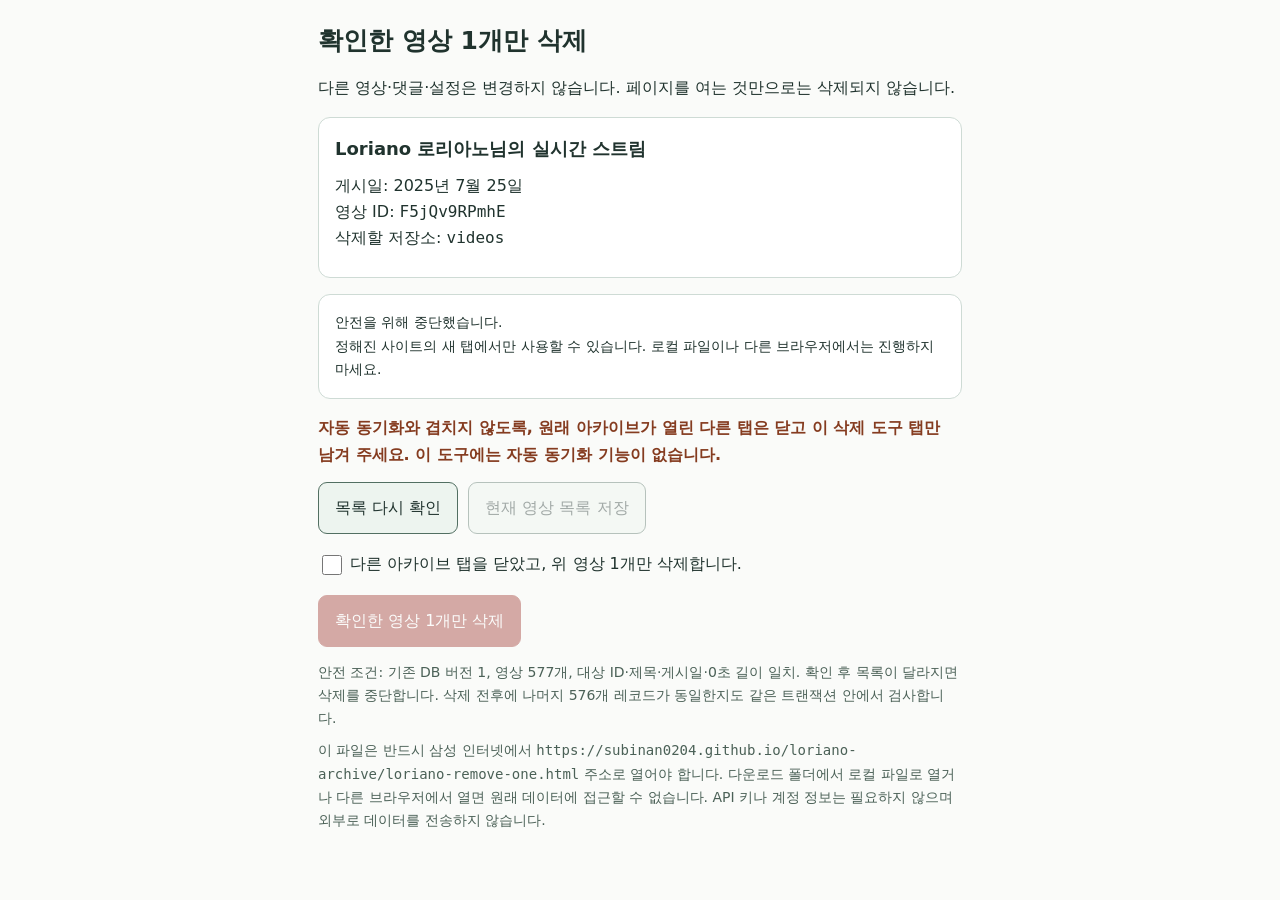
==== loriano-remove-one.html @ cfc0322c "Add files via upload" ====
<!doctype html>
<html lang="ko">
<head>
<meta charset="utf-8">
<meta name="viewport" content="width=device-width, initial-scale=1">
<meta name="robots" content="noindex,nofollow">
<title>LORIANO · 확인한 영상 1개만 삭제</title>
<style>
*{box-sizing:border-box}body{font:16px/1.65 system-ui,sans-serif;max-width:680px;margin:24px auto;padding:0 18px;color:#20332e;background:#fafbf9}h1{font-size:25px;line-height:1.35}section,pre{background:white;border:1px solid #cedbd5;border-radius:12px;padding:16px;margin:16px 0}h2{font-size:18px;margin:0 0 8px}p{margin:9px 0}button,a.action{font:inherit;padding:12px 16px;border:1px solid #526f62;border-radius:9px;color:#20332e;background:#edf4ef;margin:5px 5px 5px 0;display:inline-block;text-decoration:none}button:disabled{opacity:.4}button.danger{background:#9c3029;color:white;border-color:#9c3029}pre{white-space:pre-wrap;overflow-wrap:anywhere;font:14px/1.7 system-ui,sans-serif}.warn{color:#853c20;font-weight:600}.small{font-size:14px;color:#4b6157}label{display:block;padding:12px 0}input{width:20px;height:20px;vertical-align:middle;margin-right:8px}a{color:#235d51}code{overflow-wrap:anywhere}#receipt{display:none}
</style>
</head>
<body>
<h1>확인한 영상 1개만 삭제</h1>
<p>다른 영상·댓글·설정은 변경하지 않습니다. 페이지를 여는 것만으로는 삭제되지 않습니다.</p>
<section>
<h2>Loriano 로리아노님의 실시간 스트림</h2>
<p>게시일: 2025년 7월 25일<br>영상 ID: <code>F5jQv9RPmhE</code><br>삭제할 저장소: <code>videos</code></p>
</section>
<pre id="status" role="status" aria-live="polite">기존 저장소를 읽기 전용으로 확인하고 있습니다…</pre>
<p class="warn">자동 동기화와 겹치지 않도록, 원래 아카이브가 열린 다른 탭은 닫고 이 삭제 도구 탭만 남겨 주세요. 이 도구에는 자동 동기화 기능이 없습니다.</p>
<button id="refresh" type="button">목록 다시 확인</button>
<button id="backup" type="button" disabled>현재 영상 목록 저장</button>
<label><input id="quiet" type="checkbox">다른 아카이브 탭을 닫았고, 위 영상 1개만 삭제합니다.</label>
<button id="remove" type="button" class="danger" disabled>확인한 영상 1개만 삭제</button>
<p class="small">안전 조건: 기존 DB 버전 1, 영상 577개, 대상 ID·제목·게시일·0초 길이 일치. 확인 후 목록이 달라지면 삭제를 중단합니다. 삭제 전후에 나머지 576개 레코드가 동일한지도 같은 트랜잭션 안에서 검사합니다.</p>
<a id="receipt" class="action" download="loriano-one-delete-receipt.json">삭제 검증 결과 저장</a>
<p class="small">이 파일은 반드시 삼성 인터넷에서 <code>https://subinan0204.github.io/loriano-archive/loriano-remove-one.html</code> 주소로 열어야 합니다. 다운로드 폴더에서 로컬 파일로 열거나 다른 브라우저에서 열면 원래 데이터에 접근할 수 없습니다. API 키나 계정 정보는 필요하지 않으며 외부로 데이터를 전송하지 않습니다.</p>
<script>
(()=>{
'use strict';
const SPEC=Object.freeze({origin:'https://subinan0204.github.io',path:'/loriano-archive/loriano-remove-one.html',database:'loriano-archive-v1',version:1,store:'videos',id:'F5jQv9RPmhE',title:'Loriano 로리아노님의 실시간 스트림',publishedAt:'2025-07-25T08:40:58Z',expectedCount:577});
const $=id=>document.getElementById(id);
let db=null,snapshot=null,busy=false,backupURL=null,receiptURL=null;
function setStatus(text){$('status').textContent=text;}
function updateButtons(){const ready=!!snapshot&&!busy;$('remove').disabled=!ready||!$('quiet').checked;$('backup').disabled=!ready;$('refresh').disabled=busy;}
function errorText(e){return String(e?.message||e);}
function assertTarget(row){if(!row||row.id!==SPEC.id||row.title!==SPEC.title||row.publishedAt!==SPEC.publishedAt||row.duration!==0||row.description!==''||row.sample!==false)throw new Error('확인한 삭제 대상의 정보와 다릅니다. 삭제하지 않았습니다.');}
function serialize(keys,rows){
 const active=new WeakSet();
 function encode(value){
  if(value===null)return ['null'];const type=typeof value;
  if(type==='string'||type==='boolean')return [type,value];
  if(type==='number'){if(!Number.isFinite(value))throw new Error('JSON 영상 형식이 아닌 숫자가 있습니다.');return ['number',Object.is(value,-0)?'-0':value];}
  if(type!=='object')throw new Error('지원하지 않는 영상 값 형식입니다: '+type);
  if(active.has(value))throw new Error('순환 참조가 있어 안전하게 비교할 수 없습니다.');
  active.add(value);let encoded;
  if(Array.isArray(value)){if(Object.keys(value).length!==value.length)throw new Error('비표준 배열은 처리하지 않습니다.');encoded=['array',Array.from(value,encode)];}
  else{const proto=Object.getPrototypeOf(value);if(proto!==Object.prototype&&proto!==null)throw new Error('JSON 객체가 아닌 영상 값은 처리하지 않습니다.');const names=Object.keys(value).sort();if(Reflect.ownKeys(value).length!==names.length)throw new Error('숨은 속성이 있는 영상 값은 처리하지 않습니다.');encoded=['object',names.map(name=>[name,encode(value[name])])];}
  active.delete(value);return encoded;
 }
 return JSON.stringify(rows.map((row,i)=>encode([keys[i],row])));
}
function checkSchema(database){if(database.name!==SPEC.database||database.version!==SPEC.version)throw new Error('예상한 DB 이름/버전이 아닙니다. 삭제하지 않습니다.');for(const name of ['videos','comments','meta'])if(!Array.from(database.objectStoreNames).includes(name))throw new Error('예상한 저장소 구조가 아닙니다. 삭제하지 않습니다.');}
async function openExisting(){
 if(location.origin!==SPEC.origin||location.pathname!==SPEC.path||window.top!==window.self)throw new Error('정해진 사이트의 새 탭에서만 사용할 수 있습니다. 로컬 파일이나 다른 브라우저에서는 진행하지 마세요.');
 if(typeof indexedDB.databases!=='function')throw new Error('이 브라우저에서는 기존 DB 목록을 확인할 수 없어 중단했습니다.');
 const list=await indexedDB.databases();if(!list.some(item=>item.name===SPEC.database))throw new Error('이 브라우저에 아카이브 DB가 없습니다. 새 DB는 만들지 않았습니다. 영상 577개를 확인했던 삼성 인터넷에서 여세요.');
 return new Promise((resolve,reject)=>{
  let finished=false;const timer=setTimeout(()=>fail(new Error('기존 DB 열기 시간 초과')),10000);
  function fail(e){if(!finished){finished=true;clearTimeout(timer);reject(e);}}
  const req=indexedDB.open(SPEC.database);
  req.onupgradeneeded=()=>{req.transaction.abort();fail(new Error('기존 DB가 없어 생성/업그레이드를 중단했습니다.'));};
  req.onerror=()=>fail(req.error||new Error('DB 열기 실패'));req.onblocked=()=>fail(new Error('DB 열기가 차단되었습니다.'));
  req.onsuccess=()=>{const opened=req.result;if(finished){opened.close();return;}try{checkSchema(opened);}catch(e){opened.close();fail(e);return;}finished=true;clearTimeout(timer);opened.onversionchange=()=>{opened.close();db=null;snapshot=null;setStatus('다른 탭에서 DB 버전이 변경되어 연결을 닫았습니다. 삭제하지 않습니다.');updateButtons();};resolve(opened);};
 });
}
function readSnapshot(database){
 checkSchema(database);
 return new Promise((resolve,reject)=>{
  const tx=database.transaction(['videos','comments','meta'],'readonly');const store=tx.objectStore('videos');
  if(store.keyPath!=='id'||store.autoIncrement){tx.abort();reject(new Error('영상 기본 키 구조가 예상과 다릅니다.'));return;}
  const result={keys:[],rows:[],commentsCount:null,metaCount:null,resumePresent:false};
  const a=store.getAllKeys(),b=store.getAll(),c=tx.objectStore('comments').count(),d=tx.objectStore('meta').count(),e=tx.objectStore('meta').get('state');
  a.onsuccess=()=>{result.keys=a.result;};b.onsuccess=()=>{result.rows=b.result;};c.onsuccess=()=>{result.commentsCount=c.result;};d.onsuccess=()=>{result.metaCount=d.result;};e.onsuccess=()=>{result.resumePresent=!!e.result?.value?.resume;};
  tx.onabort=()=>reject(tx.error||new Error('읽기 전용 확인이 중단되었습니다.'));tx.onerror=()=>{};
  tx.oncomplete=()=>resolve(result);
 });
}
function validateSnapshot(data){
 if(data.rows.length!==SPEC.expectedCount||data.keys.length!==SPEC.expectedCount)throw new Error('현재 영상 수가 '+data.rows.length+'개입니다. 예상한 577개와 달라 삭제를 막았습니다.');
 const index=data.keys.findIndex(key=>key===SPEC.id);if(index<0)throw new Error('대상 영상 ID가 없습니다. 삭제하지 않았습니다.');
 assertTarget(data.rows[index]);if(data.resumePresent)throw new Error('원래 앱에 진행/중단된 수집 상태가 남아 있습니다. 자동 재추가 위험이 있어 삭제하지 않습니다. 기존 동기화 상태 확인이 필요합니다.');
}
function removeExactlyOne(database,expected){
 checkSchema(database);validateSnapshot(expected);
 return new Promise((resolve,reject)=>{
  const tx=database.transaction(['videos'],'readwrite');const store=tx.objectStore('videos');let failure=null,beforeRows,beforeKeys,afterRows,afterKeys,deletedRow,verified=false;
  function abort(message){failure=new Error(message);try{tx.abort();}catch{};}
  function protect(action){return()=>{try{action();}catch(e){abort('검증 중 오류가 발생하여 삭제 트랜잭션을 취소했습니다: '+errorText(e));}};}
  tx.onabort=()=>reject(failure||tx.error||new Error('삭제가 취소되어 변경을 반영하지 않았습니다.'));
  tx.onerror=()=>{};
  tx.oncomplete=()=>{if(!verified){reject(new Error('검증 완료 상태를 확인하지 못했습니다. 추가 작업을 하지 마세요.'));return;}resolve({format:'loriano-single-delete-v1',completedAt:new Date().toISOString(),origin:SPEC.origin,database:SPEC.database,store:SPEC.store,deletedKey:SPEC.id,deletedRecord:deletedRow,beforeCount:beforeRows.length,afterCount:afterRows.length,otherVideosUnchanged:true,writeScope:['videos'],deleteOperations:1,commentsAndMetaWritten:false});};
  if(store.keyPath!=='id'||store.autoIncrement){abort('기본 키 구조가 달라 삭제하지 않았습니다.');return;}
  function beforeReady(){
   if(!beforeRows||!beforeKeys)return;
   if(beforeRows.length!==SPEC.expectedCount||beforeKeys.length!==SPEC.expectedCount){abort('영상 수가 바뀌어 삭제를 취소했습니다.');return;}
   if(serialize(beforeKeys,beforeRows)!==serialize(expected.keys,expected.rows)){abort('확인 후 영상 목록이 변경되어 삭제를 취소했습니다. 목록 다시 확인을 눌러 주세요.');return;}
   const index=beforeKeys.findIndex(key=>key===SPEC.id);if(index<0){abort('대상 키가 없어 삭제를 취소했습니다.');return;}
   try{assertTarget(beforeRows[index]);}catch(e){abort(errorText(e));return;}
   deletedRow=beforeRows[index];
   const deletion=store.delete(SPEC.id);
   deletion.onsuccess=protect(()=>{
    const keys=store.getAllKeys(),rows=store.getAll();
    keys.onsuccess=protect(()=>{afterKeys=keys.result;afterReady();});rows.onsuccess=protect(()=>{afterRows=rows.result;afterReady();});
   });
  }
  function afterReady(){
   if(!afterRows||!afterKeys)return;
   const expectedKeys=[],expectedRows=[];for(let i=0;i<beforeKeys.length;i++)if(beforeKeys[i]!==SPEC.id){expectedKeys.push(beforeKeys[i]);expectedRows.push(beforeRows[i]);}
   if(afterRows.length!==SPEC.expectedCount-1||afterKeys.length!==SPEC.expectedCount-1||afterKeys.includes(SPEC.id)||serialize(afterKeys,afterRows)!==serialize(expectedKeys,expectedRows)){abort('다른 레코드 보존 검증에 실패해 트랜잭션 전체를 취소했습니다.');return;}
   verified=true;
  }
  const keys=store.getAllKeys(),rows=store.getAll();keys.onsuccess=protect(()=>{beforeKeys=keys.result;beforeReady();});rows.onsuccess=protect(()=>{beforeRows=rows.result;beforeReady();});
 });
}
function jsonDownload(value,name){const url=URL.createObjectURL(new Blob([JSON.stringify(value,null,2)],{type:'application/json;charset=utf-8'}));const link=document.createElement('a');link.href=url;link.download=name;document.body.append(link);link.click();link.remove();return url;}
async function refresh(){
 if(busy)return;busy=true;snapshot=null;updateButtons();setStatus('기존 저장소를 읽기 전용으로 확인하고 있습니다…');
 try{
  if(!db)db=await openExisting();const current=await readSnapshot(db);
  const target=current.rows.find(row=>row.id===SPEC.id);
  if(!target){setStatus('현재 영상 '+current.rows.length+'개\n대상 영상 ID가 없습니다. 이 도구는 아무것도 삭제하지 않았습니다.');return;}
  validateSnapshot(current);snapshot=current;
  setStatus('읽기 전용 확인 완료\n현재 영상: '+current.rows.length+'개\n삭제 대상: '+SPEC.title+'\n영상 ID: '+SPEC.id+'\n삭제 후 예상: 576개\n보관 댓글: '+current.commentsCount+'개 (변경 안 함)\n메타 기록: '+current.metaCount+'개 (변경 안 함)\n\n아직 삭제하지 않았습니다. 아래 확인란과 빨간 버튼을 눌러야 삭제됩니다.');
 }catch(e){setStatus('안전을 위해 중단했습니다.\n'+errorText(e));}
 finally{busy=false;updateButtons();}
}
$('refresh').onclick=refresh;$('quiet').onchange=updateButtons;
$('backup').onclick=()=>{if(!snapshot||busy)return;if(backupURL)URL.revokeObjectURL(backupURL);backupURL=jsonDownload(snapshot.rows,'loriano-videos-before-one-delete.json');};
$('remove').onclick=async()=>{
 if(busy||!snapshot||!$('quiet').checked)return;
 if(!confirm('다음 영상 1개만 삭제할까요?\n\n'+SPEC.title+'\nID: '+SPEC.id+'\n\n영상 577개 → 576개\n다른 영상·댓글·설정은 변경하지 않습니다.'))return;
 busy=true;updateButtons();setStatus('대상 1개만 삭제하고 나머지 레코드가 동일한지 검사 중입니다…');
 let result;
 try{result=await removeExactlyOne(db,snapshot);}
 catch(e){snapshot=null;setStatus('삭제 절차가 완료되지 않았습니다.\n'+errorText(e)+'\n목록 다시 확인으로 현재 상태를 확인하세요.');busy=false;updateButtons();return;}
 snapshot=null;
 const committedMessage='삭제 완료\n영상: '+result.beforeCount+'개 → '+result.afterCount+'개\n삭제한 ID: '+result.deletedKey+'\n다른 576개 영상: 삭제 전후 레코드 일치 확인\n댓글·메타·설정: 이 도구의 변경 없음\n\n이 결과 화면이나 아래 검증 결과 파일을 대화에 보내 주세요.';
 setStatus(committedMessage);
 try{
  if(receiptURL)URL.revokeObjectURL(receiptURL);receiptURL=URL.createObjectURL(new Blob([JSON.stringify(result,null,2)],{type:'application/json;charset=utf-8'}));$('receipt').href=receiptURL;$('receipt').style.display='inline-block';
 }catch(e){setStatus(committedMessage+'\n\n결과 파일 생성만 실패했습니다. 삭제 자체는 이미 완료되었습니다. 다시 삭제하지 마세요.');}
 finally{db.close();db=null;busy=false;updateButtons();}
};
refresh();
})();
</script>
</body>
</html>
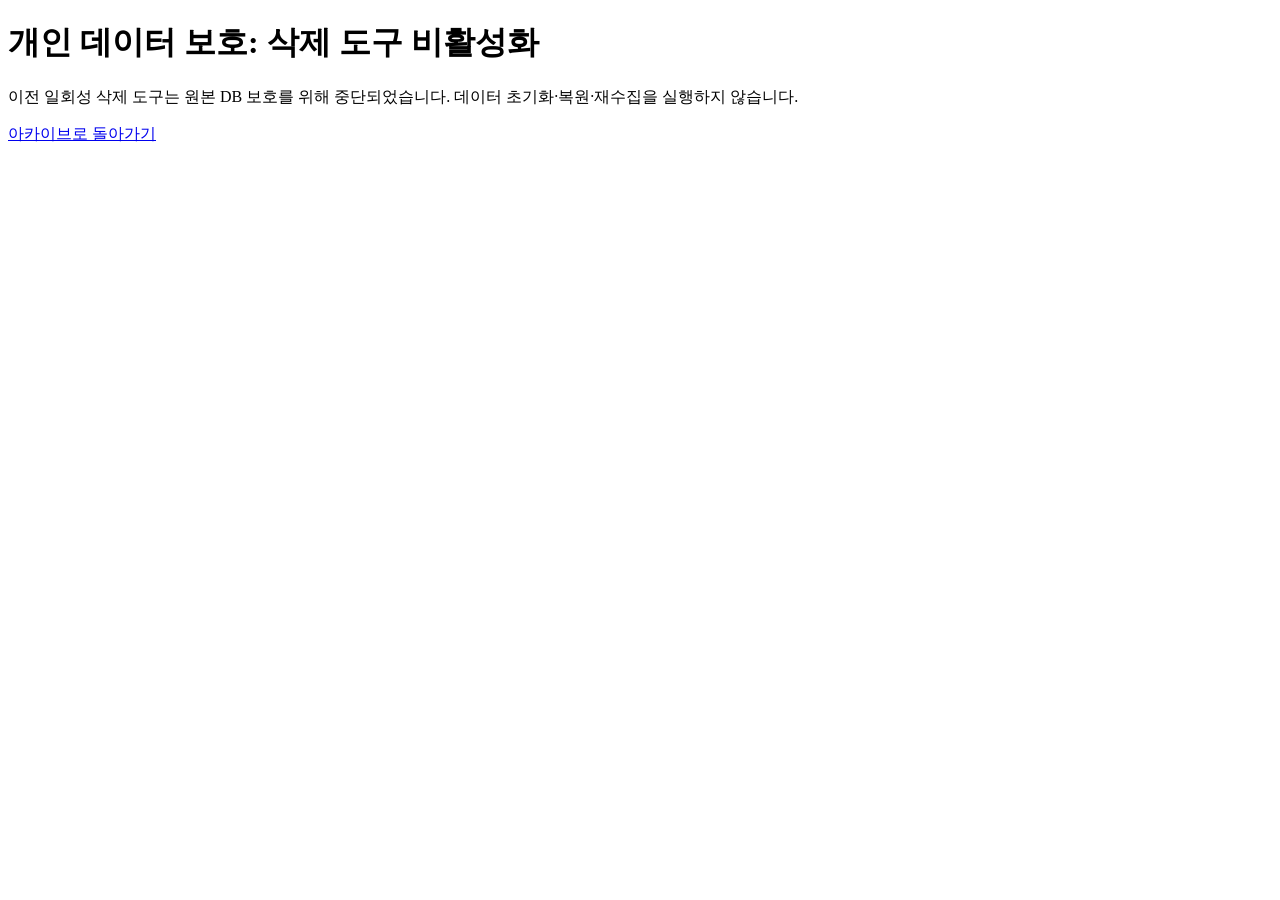
==== commit ce4b3546: "Ship data-safe archive and compact official YouTube player Preserve personal IndexedDB/LocalStorage;" ====
--- a/loriano-remove-one.html
+++ b/loriano-remove-one.html
@@ -1,149 +1 @@
-<!doctype html>
-<html lang="ko">
-<head>
-<meta charset="utf-8">
-<meta name="viewport" content="width=device-width, initial-scale=1">
-<meta name="robots" content="noindex,nofollow">
-<title>LORIANO · 확인한 영상 1개만 삭제</title>
-<style>
-*{box-sizing:border-box}body{font:16px/1.65 system-ui,sans-serif;max-width:680px;margin:24px auto;padding:0 18px;color:#20332e;background:#fafbf9}h1{font-size:25px;line-height:1.35}section,pre{background:white;border:1px solid #cedbd5;border-radius:12px;padding:16px;margin:16px 0}h2{font-size:18px;margin:0 0 8px}p{margin:9px 0}button,a.action{font:inherit;padding:12px 16px;border:1px solid #526f62;border-radius:9px;color:#20332e;background:#edf4ef;margin:5px 5px 5px 0;display:inline-block;text-decoration:none}button:disabled{opacity:.4}button.danger{background:#9c3029;color:white;border-color:#9c3029}pre{white-space:pre-wrap;overflow-wrap:anywhere;font:14px/1.7 system-ui,sans-serif}.warn{color:#853c20;font-weight:600}.small{font-size:14px;color:#4b6157}label{display:block;padding:12px 0}input{width:20px;height:20px;vertical-align:middle;margin-right:8px}a{color:#235d51}code{overflow-wrap:anywhere}#receipt{display:none}
-</style>
-</head>
-<body>
-<h1>확인한 영상 1개만 삭제</h1>
-<p>다른 영상·댓글·설정은 변경하지 않습니다. 페이지를 여는 것만으로는 삭제되지 않습니다.</p>
-<section>
-<h2>Loriano 로리아노님의 실시간 스트림</h2>
-<p>게시일: 2025년 7월 25일<br>영상 ID: <code>F5jQv9RPmhE</code><br>삭제할 저장소: <code>videos</code></p>
-</section>
-<pre id="status" role="status" aria-live="polite">기존 저장소를 읽기 전용으로 확인하고 있습니다…</pre>
-<p class="warn">자동 동기화와 겹치지 않도록, 원래 아카이브가 열린 다른 탭은 닫고 이 삭제 도구 탭만 남겨 주세요. 이 도구에는 자동 동기화 기능이 없습니다.</p>
-<button id="refresh" type="button">목록 다시 확인</button>
-<button id="backup" type="button" disabled>현재 영상 목록 저장</button>
-<label><input id="quiet" type="checkbox">다른 아카이브 탭을 닫았고, 위 영상 1개만 삭제합니다.</label>
-<button id="remove" type="button" class="danger" disabled>확인한 영상 1개만 삭제</button>
-<p class="small">안전 조건: 기존 DB 버전 1, 영상 577개, 대상 ID·제목·게시일·0초 길이 일치. 확인 후 목록이 달라지면 삭제를 중단합니다. 삭제 전후에 나머지 576개 레코드가 동일한지도 같은 트랜잭션 안에서 검사합니다.</p>
-<a id="receipt" class="action" download="loriano-one-delete-receipt.json">삭제 검증 결과 저장</a>
-<p class="small">이 파일은 반드시 삼성 인터넷에서 <code>https://subinan0204.github.io/loriano-archive/loriano-remove-one.html</code> 주소로 열어야 합니다. 다운로드 폴더에서 로컬 파일로 열거나 다른 브라우저에서 열면 원래 데이터에 접근할 수 없습니다. API 키나 계정 정보는 필요하지 않으며 외부로 데이터를 전송하지 않습니다.</p>
-<script>
-(()=>{
-'use strict';
-const SPEC=Object.freeze({origin:'https://subinan0204.github.io',path:'/loriano-archive/loriano-remove-one.html',database:'loriano-archive-v1',version:1,store:'videos',id:'F5jQv9RPmhE',title:'Loriano 로리아노님의 실시간 스트림',publishedAt:'2025-07-25T08:40:58Z',expectedCount:577});
-const $=id=>document.getElementById(id);
-let db=null,snapshot=null,busy=false,backupURL=null,receiptURL=null;
-function setStatus(text){$('status').textContent=text;}
-function updateButtons(){const ready=!!snapshot&&!busy;$('remove').disabled=!ready||!$('quiet').checked;$('backup').disabled=!ready;$('refresh').disabled=busy;}
-function errorText(e){return String(e?.message||e);}
-function assertTarget(row){if(!row||row.id!==SPEC.id||row.title!==SPEC.title||row.publishedAt!==SPEC.publishedAt||row.duration!==0||row.description!==''||row.sample!==false)throw new Error('확인한 삭제 대상의 정보와 다릅니다. 삭제하지 않았습니다.');}
-function serialize(keys,rows){
- const active=new WeakSet();
- function encode(value){
-  if(value===null)return ['null'];const type=typeof value;
-  if(type==='string'||type==='boolean')return [type,value];
-  if(type==='number'){if(!Number.isFinite(value))throw new Error('JSON 영상 형식이 아닌 숫자가 있습니다.');return ['number',Object.is(value,-0)?'-0':value];}
-  if(type!=='object')throw new Error('지원하지 않는 영상 값 형식입니다: '+type);
-  if(active.has(value))throw new Error('순환 참조가 있어 안전하게 비교할 수 없습니다.');
-  active.add(value);let encoded;
-  if(Array.isArray(value)){if(Object.keys(value).length!==value.length)throw new Error('비표준 배열은 처리하지 않습니다.');encoded=['array',Array.from(value,encode)];}
-  else{const proto=Object.getPrototypeOf(value);if(proto!==Object.prototype&&proto!==null)throw new Error('JSON 객체가 아닌 영상 값은 처리하지 않습니다.');const names=Object.keys(value).sort();if(Reflect.ownKeys(value).length!==names.length)throw new Error('숨은 속성이 있는 영상 값은 처리하지 않습니다.');encoded=['object',names.map(name=>[name,encode(value[name])])];}
-  active.delete(value);return encoded;
- }
- return JSON.stringify(rows.map((row,i)=>encode([keys[i],row])));
-}
-function checkSchema(database){if(database.name!==SPEC.database||database.version!==SPEC.version)throw new Error('예상한 DB 이름/버전이 아닙니다. 삭제하지 않습니다.');for(const name of ['videos','comments','meta'])if(!Array.from(database.objectStoreNames).includes(name))throw new Error('예상한 저장소 구조가 아닙니다. 삭제하지 않습니다.');}
-async function openExisting(){
- if(location.origin!==SPEC.origin||location.pathname!==SPEC.path||window.top!==window.self)throw new Error('정해진 사이트의 새 탭에서만 사용할 수 있습니다. 로컬 파일이나 다른 브라우저에서는 진행하지 마세요.');
- if(typeof indexedDB.databases!=='function')throw new Error('이 브라우저에서는 기존 DB 목록을 확인할 수 없어 중단했습니다.');
- const list=await indexedDB.databases();if(!list.some(item=>item.name===SPEC.database))throw new Error('이 브라우저에 아카이브 DB가 없습니다. 새 DB는 만들지 않았습니다. 영상 577개를 확인했던 삼성 인터넷에서 여세요.');
- return new Promise((resolve,reject)=>{
-  let finished=false;const timer=setTimeout(()=>fail(new Error('기존 DB 열기 시간 초과')),10000);
-  function fail(e){if(!finished){finished=true;clearTimeout(timer);reject(e);}}
-  const req=indexedDB.open(SPEC.database);
-  req.onupgradeneeded=()=>{req.transaction.abort();fail(new Error('기존 DB가 없어 생성/업그레이드를 중단했습니다.'));};
-  req.onerror=()=>fail(req.error||new Error('DB 열기 실패'));req.onblocked=()=>fail(new Error('DB 열기가 차단되었습니다.'));
-  req.onsuccess=()=>{const opened=req.result;if(finished){opened.close();return;}try{checkSchema(opened);}catch(e){opened.close();fail(e);return;}finished=true;clearTimeout(timer);opened.onversionchange=()=>{opened.close();db=null;snapshot=null;setStatus('다른 탭에서 DB 버전이 변경되어 연결을 닫았습니다. 삭제하지 않습니다.');updateButtons();};resolve(opened);};
- });
-}
-function readSnapshot(database){
- checkSchema(database);
- return new Promise((resolve,reject)=>{
-  const tx=database.transaction(['videos','comments','meta'],'readonly');const store=tx.objectStore('videos');
-  if(store.keyPath!=='id'||store.autoIncrement){tx.abort();reject(new Error('영상 기본 키 구조가 예상과 다릅니다.'));return;}
-  const result={keys:[],rows:[],commentsCount:null,metaCount:null,resumePresent:false};
-  const a=store.getAllKeys(),b=store.getAll(),c=tx.objectStore('comments').count(),d=tx.objectStore('meta').count(),e=tx.objectStore('meta').get('state');
-  a.onsuccess=()=>{result.keys=a.result;};b.onsuccess=()=>{result.rows=b.result;};c.onsuccess=()=>{result.commentsCount=c.result;};d.onsuccess=()=>{result.metaCount=d.result;};e.onsuccess=()=>{result.resumePresent=!!e.result?.value?.resume;};
-  tx.onabort=()=>reject(tx.error||new Error('읽기 전용 확인이 중단되었습니다.'));tx.onerror=()=>{};
-  tx.oncomplete=()=>resolve(result);
- });
-}
-function validateSnapshot(data){
- if(data.rows.length!==SPEC.expectedCount||data.keys.length!==SPEC.expectedCount)throw new Error('현재 영상 수가 '+data.rows.length+'개입니다. 예상한 577개와 달라 삭제를 막았습니다.');
- const index=data.keys.findIndex(key=>key===SPEC.id);if(index<0)throw new Error('대상 영상 ID가 없습니다. 삭제하지 않았습니다.');
- assertTarget(data.rows[index]);if(data.resumePresent)throw new Error('원래 앱에 진행/중단된 수집 상태가 남아 있습니다. 자동 재추가 위험이 있어 삭제하지 않습니다. 기존 동기화 상태 확인이 필요합니다.');
-}
-function removeExactlyOne(database,expected){
- checkSchema(database);validateSnapshot(expected);
- return new Promise((resolve,reject)=>{
-  const tx=database.transaction(['videos'],'readwrite');const store=tx.objectStore('videos');let failure=null,beforeRows,beforeKeys,afterRows,afterKeys,deletedRow,verified=false;
-  function abort(message){failure=new Error(message);try{tx.abort();}catch{};}
-  function protect(action){return()=>{try{action();}catch(e){abort('검증 중 오류가 발생하여 삭제 트랜잭션을 취소했습니다: '+errorText(e));}};}
-  tx.onabort=()=>reject(failure||tx.error||new Error('삭제가 취소되어 변경을 반영하지 않았습니다.'));
-  tx.onerror=()=>{};
-  tx.oncomplete=()=>{if(!verified){reject(new Error('검증 완료 상태를 확인하지 못했습니다. 추가 작업을 하지 마세요.'));return;}resolve({format:'loriano-single-delete-v1',completedAt:new Date().toISOString(),origin:SPEC.origin,database:SPEC.database,store:SPEC.store,deletedKey:SPEC.id,deletedRecord:deletedRow,beforeCount:beforeRows.length,afterCount:afterRows.length,otherVideosUnchanged:true,writeScope:['videos'],deleteOperations:1,commentsAndMetaWritten:false});};
-  if(store.keyPath!=='id'||store.autoIncrement){abort('기본 키 구조가 달라 삭제하지 않았습니다.');return;}
-  function beforeReady(){
-   if(!beforeRows||!beforeKeys)return;
-   if(beforeRows.length!==SPEC.expectedCount||beforeKeys.length!==SPEC.expectedCount){abort('영상 수가 바뀌어 삭제를 취소했습니다.');return;}
-   if(serialize(beforeKeys,beforeRows)!==serialize(expected.keys,expected.rows)){abort('확인 후 영상 목록이 변경되어 삭제를 취소했습니다. 목록 다시 확인을 눌러 주세요.');return;}
-   const index=beforeKeys.findIndex(key=>key===SPEC.id);if(index<0){abort('대상 키가 없어 삭제를 취소했습니다.');return;}
-   try{assertTarget(beforeRows[index]);}catch(e){abort(errorText(e));return;}
-   deletedRow=beforeRows[index];
-   const deletion=store.delete(SPEC.id);
-   deletion.onsuccess=protect(()=>{
-    const keys=store.getAllKeys(),rows=store.getAll();
-    keys.onsuccess=protect(()=>{afterKeys=keys.result;afterReady();});rows.onsuccess=protect(()=>{afterRows=rows.result;afterReady();});
-   });
-  }
-  function afterReady(){
-   if(!afterRows||!afterKeys)return;
-   const expectedKeys=[],expectedRows=[];for(let i=0;i<beforeKeys.length;i++)if(beforeKeys[i]!==SPEC.id){expectedKeys.push(beforeKeys[i]);expectedRows.push(beforeRows[i]);}
-   if(afterRows.length!==SPEC.expectedCount-1||afterKeys.length!==SPEC.expectedCount-1||afterKeys.includes(SPEC.id)||serialize(afterKeys,afterRows)!==serialize(expectedKeys,expectedRows)){abort('다른 레코드 보존 검증에 실패해 트랜잭션 전체를 취소했습니다.');return;}
-   verified=true;
-  }
-  const keys=store.getAllKeys(),rows=store.getAll();keys.onsuccess=protect(()=>{beforeKeys=keys.result;beforeReady();});rows.onsuccess=protect(()=>{beforeRows=rows.result;beforeReady();});
- });
-}
-function jsonDownload(value,name){const url=URL.createObjectURL(new Blob([JSON.stringify(value,null,2)],{type:'application/json;charset=utf-8'}));const link=document.createElement('a');link.href=url;link.download=name;document.body.append(link);link.click();link.remove();return url;}
-async function refresh(){
- if(busy)return;busy=true;snapshot=null;updateButtons();setStatus('기존 저장소를 읽기 전용으로 확인하고 있습니다…');
- try{
-  if(!db)db=await openExisting();const current=await readSnapshot(db);
-  const target=current.rows.find(row=>row.id===SPEC.id);
-  if(!target){setStatus('현재 영상 '+current.rows.length+'개\n대상 영상 ID가 없습니다. 이 도구는 아무것도 삭제하지 않았습니다.');return;}
-  validateSnapshot(current);snapshot=current;
-  setStatus('읽기 전용 확인 완료\n현재 영상: '+current.rows.length+'개\n삭제 대상: '+SPEC.title+'\n영상 ID: '+SPEC.id+'\n삭제 후 예상: 576개\n보관 댓글: '+current.commentsCount+'개 (변경 안 함)\n메타 기록: '+current.metaCount+'개 (변경 안 함)\n\n아직 삭제하지 않았습니다. 아래 확인란과 빨간 버튼을 눌러야 삭제됩니다.');
- }catch(e){setStatus('안전을 위해 중단했습니다.\n'+errorText(e));}
- finally{busy=false;updateButtons();}
-}
-$('refresh').onclick=refresh;$('quiet').onchange=updateButtons;
-$('backup').onclick=()=>{if(!snapshot||busy)return;if(backupURL)URL.revokeObjectURL(backupURL);backupURL=jsonDownload(snapshot.rows,'loriano-videos-before-one-delete.json');};
-$('remove').onclick=async()=>{
- if(busy||!snapshot||!$('quiet').checked)return;
- if(!confirm('다음 영상 1개만 삭제할까요?\n\n'+SPEC.title+'\nID: '+SPEC.id+'\n\n영상 577개 → 576개\n다른 영상·댓글·설정은 변경하지 않습니다.'))return;
- busy=true;updateButtons();setStatus('대상 1개만 삭제하고 나머지 레코드가 동일한지 검사 중입니다…');
- let result;
- try{result=await removeExactlyOne(db,snapshot);}
- catch(e){snapshot=null;setStatus('삭제 절차가 완료되지 않았습니다.\n'+errorText(e)+'\n목록 다시 확인으로 현재 상태를 확인하세요.');busy=false;updateButtons();return;}
- snapshot=null;
- const committedMessage='삭제 완료\n영상: '+result.beforeCount+'개 → '+result.afterCount+'개\n삭제한 ID: '+result.deletedKey+'\n다른 576개 영상: 삭제 전후 레코드 일치 확인\n댓글·메타·설정: 이 도구의 변경 없음\n\n이 결과 화면이나 아래 검증 결과 파일을 대화에 보내 주세요.';
- setStatus(committedMessage);
- try{
-  if(receiptURL)URL.revokeObjectURL(receiptURL);receiptURL=URL.createObjectURL(new Blob([JSON.stringify(result,null,2)],{type:'application/json;charset=utf-8'}));$('receipt').href=receiptURL;$('receipt').style.display='inline-block';
- }catch(e){setStatus(committedMessage+'\n\n결과 파일 생성만 실패했습니다. 삭제 자체는 이미 완료되었습니다. 다시 삭제하지 마세요.');}
- finally{db.close();db=null;busy=false;updateButtons();}
-};
-refresh();
-})();
-</script>
-</body>
-</html>
+<!doctype html><html lang="ko"><meta charset="utf-8"><title>LORIANO 데이터 보호</title><h1>개인 데이터 보호: 삭제 도구 비활성화</h1><p>이전 일회성 삭제 도구는 원본 DB 보호를 위해 중단되었습니다. 데이터 초기화·복원·재수집을 실행하지 않습니다.</p><p><a href="./">아카이브로 돌아가기</a></p></html>
